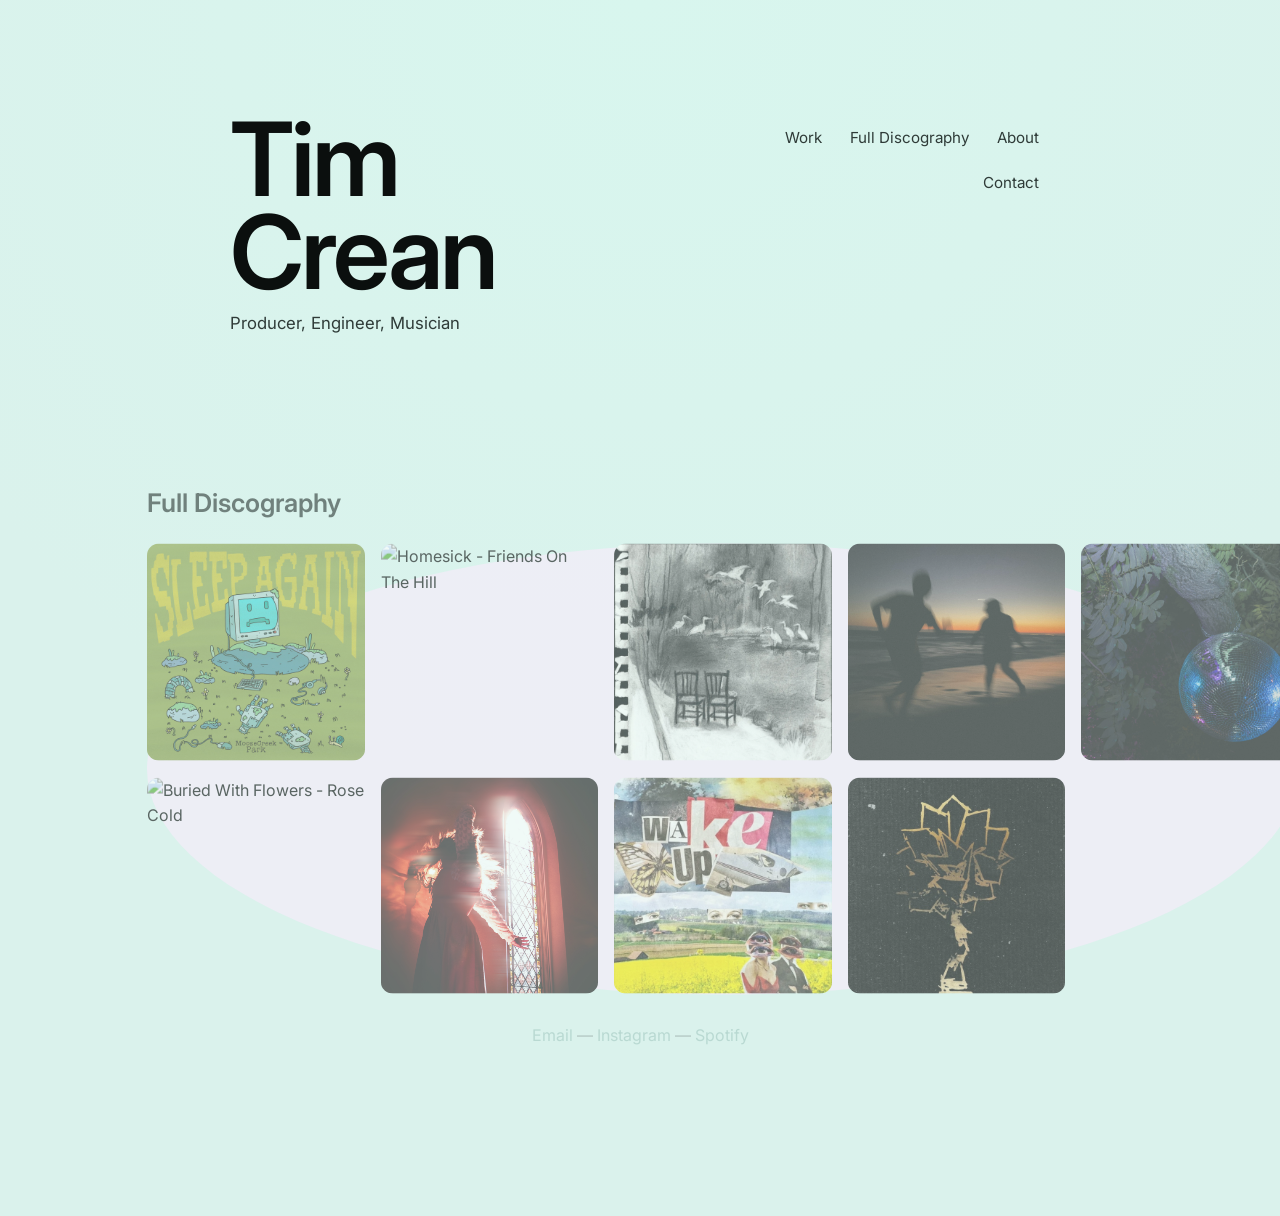
==== discography.html @ c4c44c93 "Formatting" ====
<!DOCTYPE html>
<html lang="en">
<head>
  <meta charset="UTF-8" />
  <meta name="viewport" content="width=device-width, initial-scale=1.0"/>
  <title>Tim Crean</title>

  <link href="https://fonts.googleapis.com/css2?family=Inter:wght@300;400;600&display=swap" rel="stylesheet">

  <style>
    :root {
      --bg: #daf2ec;
      --surface: #ffffff12;
      --text: #0b0f0e;
      --this: #000000;
      --muted: #2f3b38;
      --accent: #2b6f63;
      --border: rgba(0,0,0,0.08);
    }

    * {
      box-sizing: border-box;
    }

    html {
      scroll-behavior: smooth;
      overflow-x: hidden; /* FIX: prevent horizontal scroll */
    }

    body {
      margin: 0;
      font-family: 'Inter', sans-serif;
      background: radial-gradient(circle at top, #d8f6ee 0%, var(--bg) 60%);
      color: var(--text);
      line-height: 1.6;
      animation: fadeIn 1s ease;
      overflow-x: hidden; /* FIX: prevent horizontal scroll */
    }

    @keyframes fadeIn {
      from { opacity: 0; }
      to { opacity: 1; }
    }

    .container {
      max-width: 860px;
      margin: 0 auto;
      padding: 0 20px;
    }

    .flow > * {
      margin-top: 60px;
    }

    .flow > *:first-child {
      margin-top: 0;
    }

    .header-container {
      min-height: 50vh;
      display: flex;
      align-items: center;
    }

    .header-inner {
      width: 100%;
      display: flex;
      justify-content: space-between;
      align-items: flex-start;
      gap: 40px;
    }

    h1 {
      font-size: clamp(3.2rem, 8vw, 7rem);
      font-weight: 600;
      letter-spacing: -3px;
      line-height: 0.9;
      margin: 0;
    }

    h2 {
      font-size: 1.6rem;
      font-weight: 600;
      margin-bottom: 20px;
      color: var(--muted);
    }

    h3 {
      font-size: 1.6rem;
      font-weight: 600;
      margin-bottom: 12px;
      color: var(--muted);
    }

    .subtitle {
      margin-top: 12px;
      font-size: 1.05rem;
      color: var(--muted);
    }

    .nav {
      display: flex;
      gap: 6px;
      flex-wrap: wrap;
      justify-content: flex-end;
      margin-top: 2px;
    }

    .nav a {
      font-size: 0.95rem;
      color: var(--muted);
      text-decoration: none;
      padding: 6px 10px;
      border-radius: 999px;
      border: 1px solid transparent;
      transition: all 0.2s ease;
    }

    .nav a:hover {
      color: var(--text);
      border: 1px solid var(--border);
      background: rgba(255,255,255,0.65);
    }

    a {
      color: var(--accent);
      text-decoration: none;
      border-bottom: 1px solid transparent;
      transition: all 0.2s ease;
    }

    a:hover {
      opacity: 0.75;
      border-bottom: 1px solid var(--accent);
    }

    .scroll-fade {
      opacity: 1;
      transform: translateY(5px);
      transition: opacity 0.15s ease, transform 0.15s ease;
    }

    #work,
    #about,
    #contact,
    #classical {
      scroll-margin-top: 80px;
    }

    .project {
      padding: 14px 0;
      border-bottom: 1px solid var(--border);
      cursor: pointer;
      transition: transform 0.2s ease, opacity 0.2s ease;
    }

    .project:last-child {
      border-bottom: none;
    }

    .project:hover {
      transform: translateY(-2px);
      opacity: 0.75;
    }

    .project-title {
      font-size: 1.25rem;
      font-weight: 500;
    }

    .project-meta {
      font-size: 0.9rem;
      color: var(--muted);
      margin-top: 4px;
    }

    /* GRID */
    .project-grid {
      display: grid;
      grid-template-columns: repeat(auto-fill, minmax(180px, 1fr)); /* was 140px */
      gap: 16px;
    }

    /* CARD */
    .project-card {
      position: relative;
      aspect-ratio: 1 / 1;
      overflow: hidden;
      border-radius: 12px;
      cursor: pointer;
      text-decoration: none;
      color: inherit;
      display: block;
    }

    .project-card img {
      width: 100%;
      height: 100%;
      object-fit: cover;
      transition: opacity 0.25s ease, transform 0.25s ease;
    }

    .overlay {
      position: absolute;
      inset: 0;
      display: flex;
      flex-direction: column;
      justify-content: flex-end;
      padding: 12px;
      background: rgba(0,0,0,0.35);
      opacity: 0;
      transition: opacity 0.25s ease;
    }

    .overlay-title {
      color: white;
      font-size: 0.95rem;
      font-weight: 500;
    }

    .overlay-meta {
      color: rgba(255,255,255,0.75);
      font-size: 0.8rem;
    }

    .project-card:hover img {
      opacity: 0.6;
      transform: scale(1.03);
    }

    .project-card:hover .overlay {
      opacity: 1;
    }

    .about {
      max-width: 620px;
      color: var(--text);
      font-size: 1.05rem;
      line-height: 1.7;
    }

    .footer {
      font-size: 0.9rem;
      color: var(--this);
      padding-bottom: 80px;
      text-decoration: underline;
    }

    .work-layout {
      display: flex;
      gap: 40px;
      align-items: flex-start;

      width: 100vw;
      max-width: 1200px;
      margin-left: calc(65% - 50vw);
      padding: 0 24px;
    }

    .work-image {
      flex: 1;
    }

    .work-image img {
      width: 100%;
      border-radius: 12px;
      display: block;
    }

    .work-content {
      flex: 1.5;
    }

    iframe {
      box-shadow: 0 10px 30px rgba(0,0,0,0.08);
      border: 1px solid var(--border);
    }

    /* =====================
       MOBILE STYLES
       ===================== */
    @media (max-width: 700px) {

      /* FIX: reset the bleed layout */
      .work-layout {
        width: 100%;
        margin-left: 0;
        padding: 0;
        flex-direction: column;
      }

      /* FIX: tighten section spacing */
      .flow > * {
        margin-top: 40px;
      }

      /* FIX: reduce letter-spacing at small sizes */
      h1 {
        letter-spacing: -1px;
      }

      .header-inner {
        flex-direction: column;
        align-items: flex-start;
      }

      .nav {
        justify-content: flex-start;
        margin-top: 18px;
      }

      .project-grid {
        grid-template-columns: repeat(auto-fill, minmax(140px, 1fr));
      }
    }
  </style>
</head>
<body>

  <div id="header"></div>

  <div class="container flow">

    <!-- WORK -->
    <div class="scroll-fade work-layout">

      <div class="work-content">
        <h2>Full Discography</h2>

        <div class="project-grid" style="border-radius: 100%; background-color: rgb(250, 236, 252);">

          <a href="https://open.spotify.com/album/4u2W4NhhtR7OyRJstIaMkl" target="_blank" class="project-card">
            <img src="sleep.jpg" alt="Sleep Again - MooseCreek Park">
            <div class="overlay">
              <div class="overlay-title">Sleep Again - MooseCreek Park</div>
              <div class="overlay-meta">Asst. Engineering and Mixing</div>
            </div>
          </a>

          <a href="https://open.spotify.com/album/2A7sv8u9jDZLqdyWxBH1Or" target="_blank" class="project-card">
            <img src="homesick.png" alt="Homesick - Friends On The Hill">
            <div class="overlay">
              <div class="overlay-title">Homesick - Friends On The Hill</div>
              <div class="overlay-meta">Production, Engineering, Mixing, Mastering</div>
            </div>
          </a>

          <a href="https://open.spotify.com/album/7hOsX8WNLXAaP55g7836wl" target="_blank" class="project-card">
            <img src="Memories.png" alt="Memories - Computer">
            <div class="overlay">
              <div class="overlay-title">Memories - Computer</div>
              <div class="overlay-meta">Asst. Mixing Engineer</div>
            </div>
          </a>

          <a href="https://open.spotify.com/album/6fbyVoBdasRz40VLiCFMXR" target="_blank" class="project-card">
            <img src="oasis.jpeg" alt="Oasis by Wonderwall - Everlasting Everything">
            <div class="overlay">
              <div class="overlay-title">Oasis by Wonderwall - Everlasting Everything</div>
              <div class="overlay-meta">Production, Engineering, Mixing</div>
            </div>
          </a>

          <a href="https://open.spotify.com/album/25SsunLlrl3aqgCUPwUEkv" target="_blank" class="project-card">
            <img src="foodbattle.jpeg" alt="FoodBattle2008 - Everlasting Everything">
            <div class="overlay">
              <div class="overlay-title">FoodBattle2008 - Everlasting Everything</div>
              <div class="overlay-meta">Production, Engineering, Mixing</div>
            </div>
          </a>

          <a href="https://open.spotify.com/track/77Q5rg3bM1Vi7vbReEACpq" target="_blank" class="project-card">
            <img src="buriedwithflowers.png" alt="Buried With Flowers - Rose Cold">
            <div class="overlay">
              <div class="overlay-title">Buried With Flowers - Rose Cold</div>
              <div class="overlay-meta">Engineering, Mixing, Mastering</div>
            </div>
          </a>

          <a href="https://open.spotify.com/track/0t7WDfsvtDQcyH62r73sIt" target="_blank" class="project-card">
            <img src="haunting.jpeg" alt="Haunting - Rose Cold">
            <div class="overlay">
              <div class="overlay-title">Haunting - Rose Cold</div>
              <div class="overlay-meta">Engineering, Mixing, Mastering</div>
            </div>
          </a>

          <a href="https://open.spotify.com/album/277njfJ5s5gz0876ahFjnm" target="_blank" class="project-card">
            <img src="WakeUp.jpeg" alt="Wake Up - Route Zero">
            <div class="overlay">
              <div class="overlay-title">Wake Up - Route Zero</div>
              <div class="overlay-meta">Production, Engineering, Mixing, Mastering</div>
            </div>
          </a>

          <a href="https://open.spotify.com/album/3pwI6oDiPwgllxb8aLXTZC" target="_blank" class="project-card">
            <img src="Tidal.jpeg" alt="Tidal - Route Zero">
            <div class="overlay">
              <div class="overlay-title">Tidal - Route Zero</div>
              <div class="overlay-meta">Production, Engineering, Mixing, Mastering</div>
            </div>
          </a>

        </div>
      </div>

    </div>

  </div>

  <div id="footer"></div>

  <script>
    async function loadComponent(id, file) {
      const res = await fetch(file);
      const html = await res.text();
      document.getElementById(id).innerHTML = html;
    }

    async function init() {
      await loadComponent("header", "components/header.html");
      await loadComponent("footer", "components/footer.html");

      const elements = document.querySelectorAll('.scroll-fade');

      function updateScrollFade() {
        // FIX: disable scroll fade on mobile
        if (window.innerWidth <= 700) {
          elements.forEach(el => {
            el.style.opacity = 1;
            el.style.transform = 'translateY(0)';
          });
          return;
        }

        const viewportHeight = window.innerHeight;

        elements.forEach(el => {
          const rect = el.getBoundingClientRect();
          const elementCenter = rect.top + rect.height / 2;
          const distanceFromCenter = Math.abs(viewportHeight / 2 - elementCenter);
          const maxDistance = viewportHeight / 1.25;

          let opacity = 1 - (distanceFromCenter / maxDistance);
          opacity = Math.max(0.15, Math.min(1, opacity));

          let translateY = 30 * (distanceFromCenter / maxDistance);

          el.style.opacity = opacity;
          el.style.transform = `translateY(${translateY}px)`;
        });
      }

      window.addEventListener('scroll', updateScrollFade);
      window.addEventListener('load', updateScrollFade);
      window.addEventListener('resize', updateScrollFade); // FIX: re-check on rotation
    }

    init();
  </script>

</body>
</html>
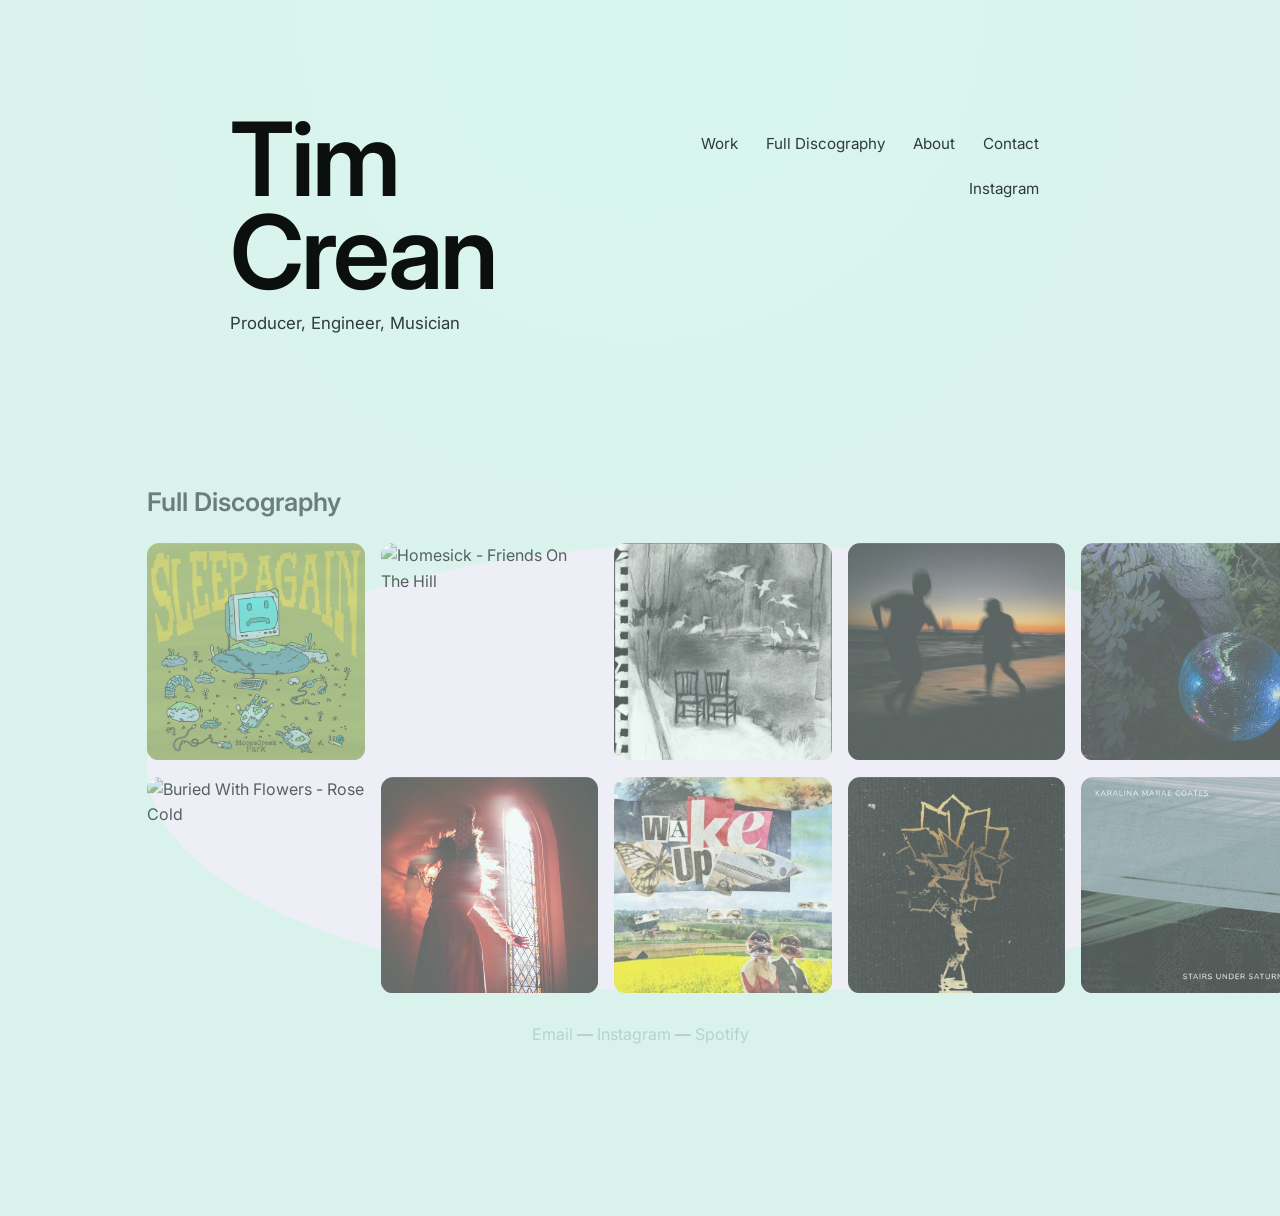
==== commit 3ddf8e99: "Stairs Under Saturn" ====
--- a/discography.html
+++ b/discography.html
@@ -401,6 +401,14 @@
             </div>
           </a>
 
+          <a href="https://open.spotify.com/track/2Q4OmPffOj5WJ5paR36IgN" target="_blank" class="project-card">
+            <img src="StairsUnderSaturn.jpeg" alt="Stairs Under Saturn - Karalina Coates">
+            <div class="overlay">
+              <div class="overlay-title">Stairs Under Saturn - Karalina Coates</div>
+              <div class="overlay-meta">Production, Engineering, Mixing, Mastering</div>
+            </div>
+          </a>
+
         </div>
       </div>
 
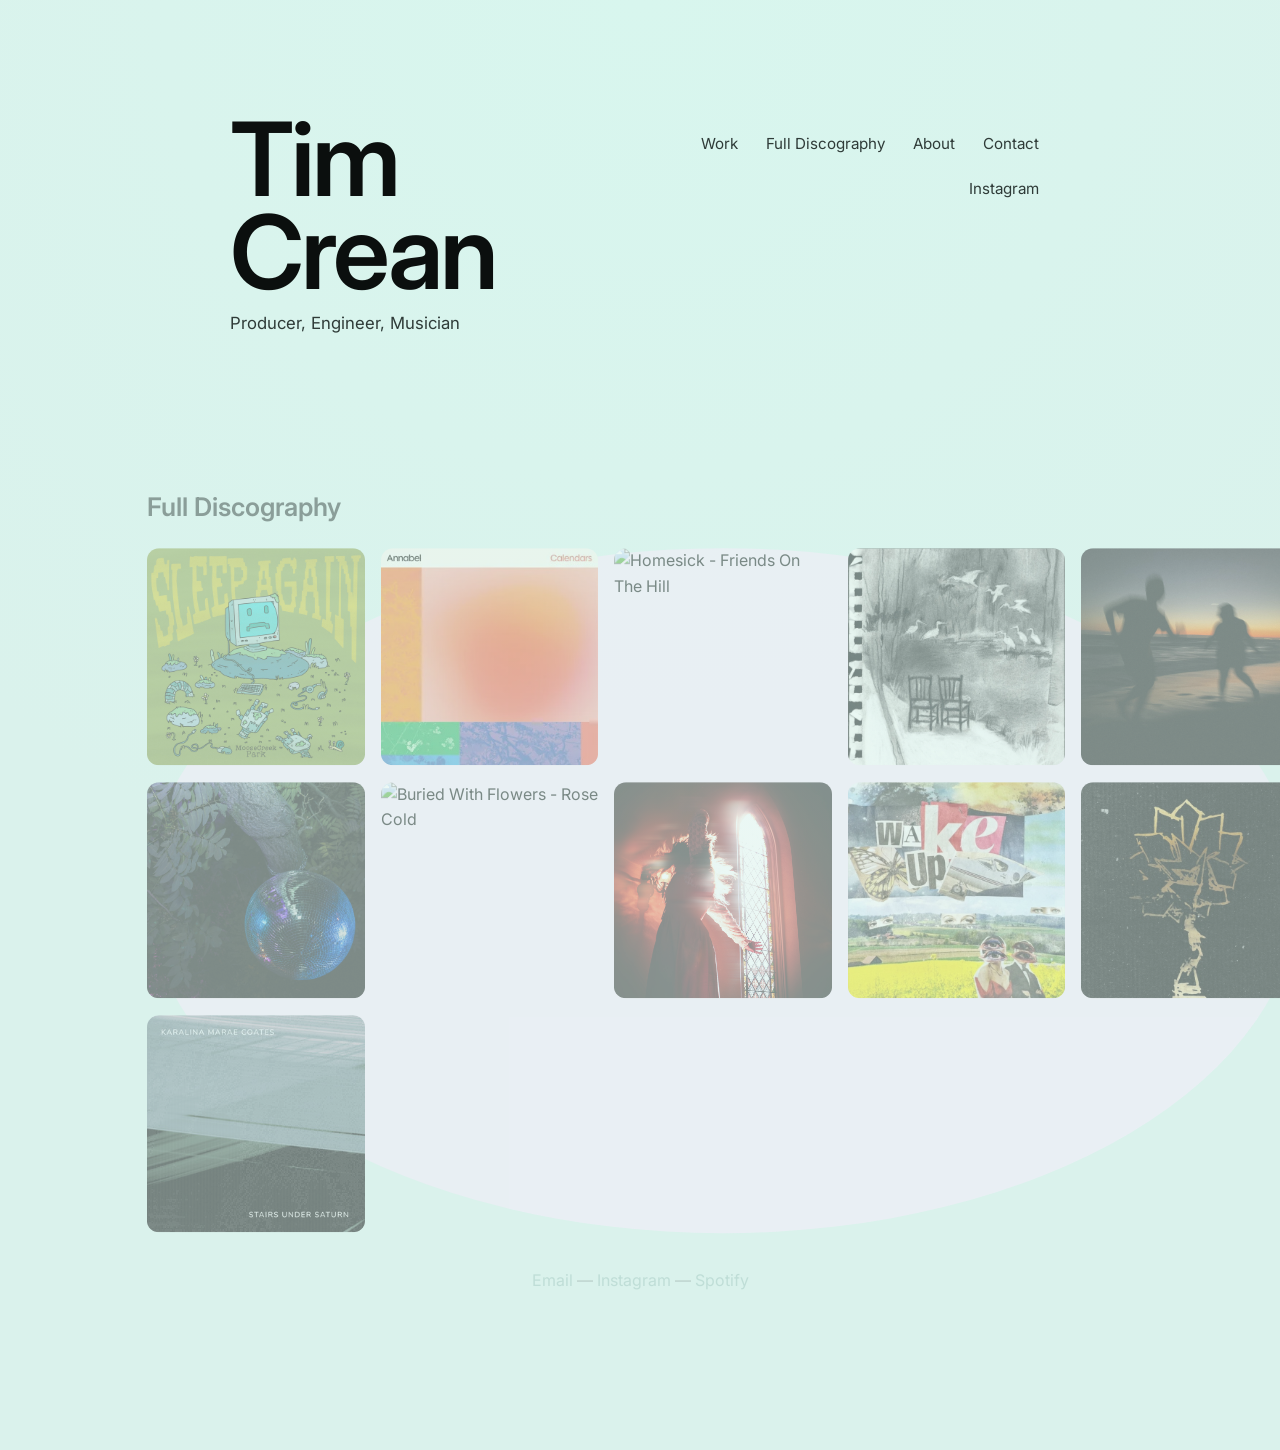
==== commit 4c1303f5: "Annabel" ====
--- a/discography.html
+++ b/discography.html
@@ -337,6 +337,14 @@
             </div>
           </a>
 
+          <a href="https://open.spotify.com/album/3rLwHwms4iGAtGES4DO2Am" target="_blank" class="project-card">
+            <img src="annabel.jpg" alt="Annabel & Calendars - Annabel">
+            <div class="overlay">
+              <div class="overlay-title">Annabel & Calendars - Annabel</div>
+              <div class="overlay-meta">Asst. Mixing Engineer</div>
+            </div>
+          </a>
+
           <a href="https://open.spotify.com/album/2A7sv8u9jDZLqdyWxBH1Or" target="_blank" class="project-card">
             <img src="homesick.png" alt="Homesick - Friends On The Hill">
             <div class="overlay">
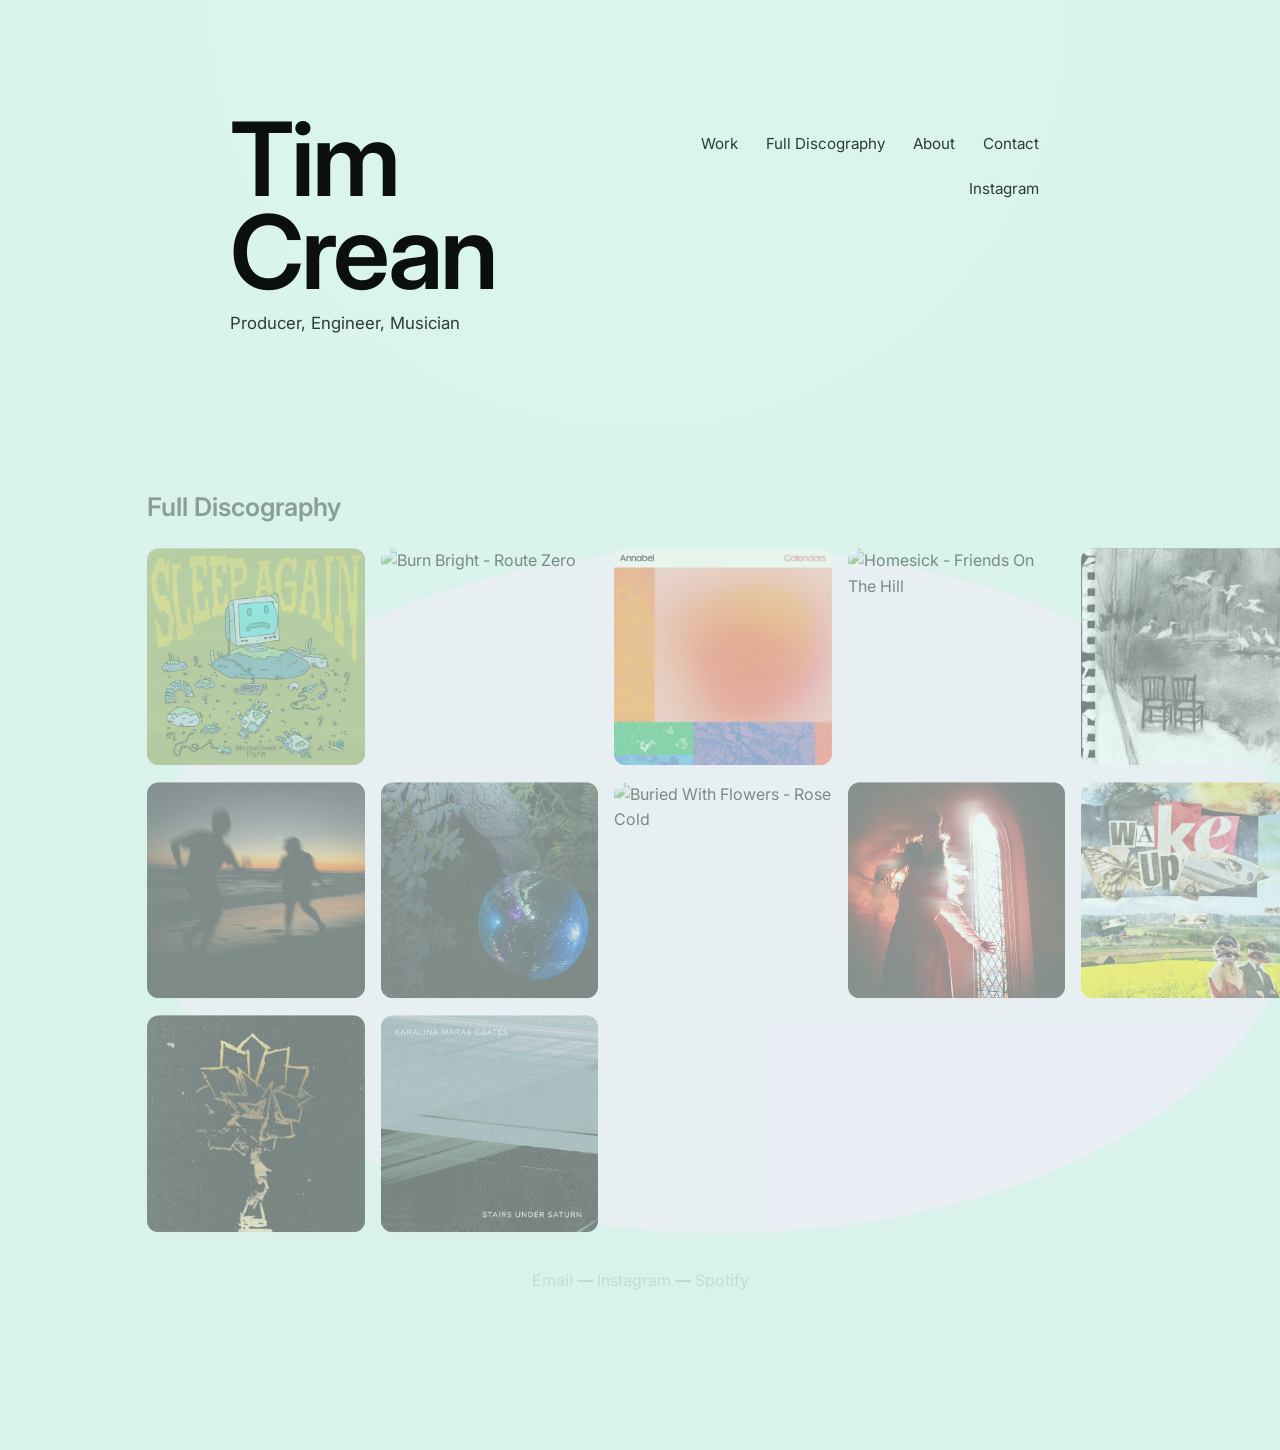
==== commit 17a552db: "Burn Bright and main page photo replacement" ====
--- a/discography.html
+++ b/discography.html
@@ -337,6 +337,14 @@
             </div>
           </a>
 
+          <a href="https://open.spotify.com/album/5agLklQpx9aL7qS98c1w33" target="_blank" class="project-card">
+            <img src="burnbright.jpg" alt="Burn Bright - Route Zero">
+            <div class="overlay">
+              <div class="overlay-title">Burn Bright - Route Zero</div>
+              <div class="overlay-meta">Production, Engineering, Mixing, Mastering</div>
+            </div>
+          </a>
+
           <a href="https://open.spotify.com/album/3rLwHwms4iGAtGES4DO2Am" target="_blank" class="project-card">
             <img src="annabel.jpg" alt="Annabel & Calendars - Annabel">
             <div class="overlay">
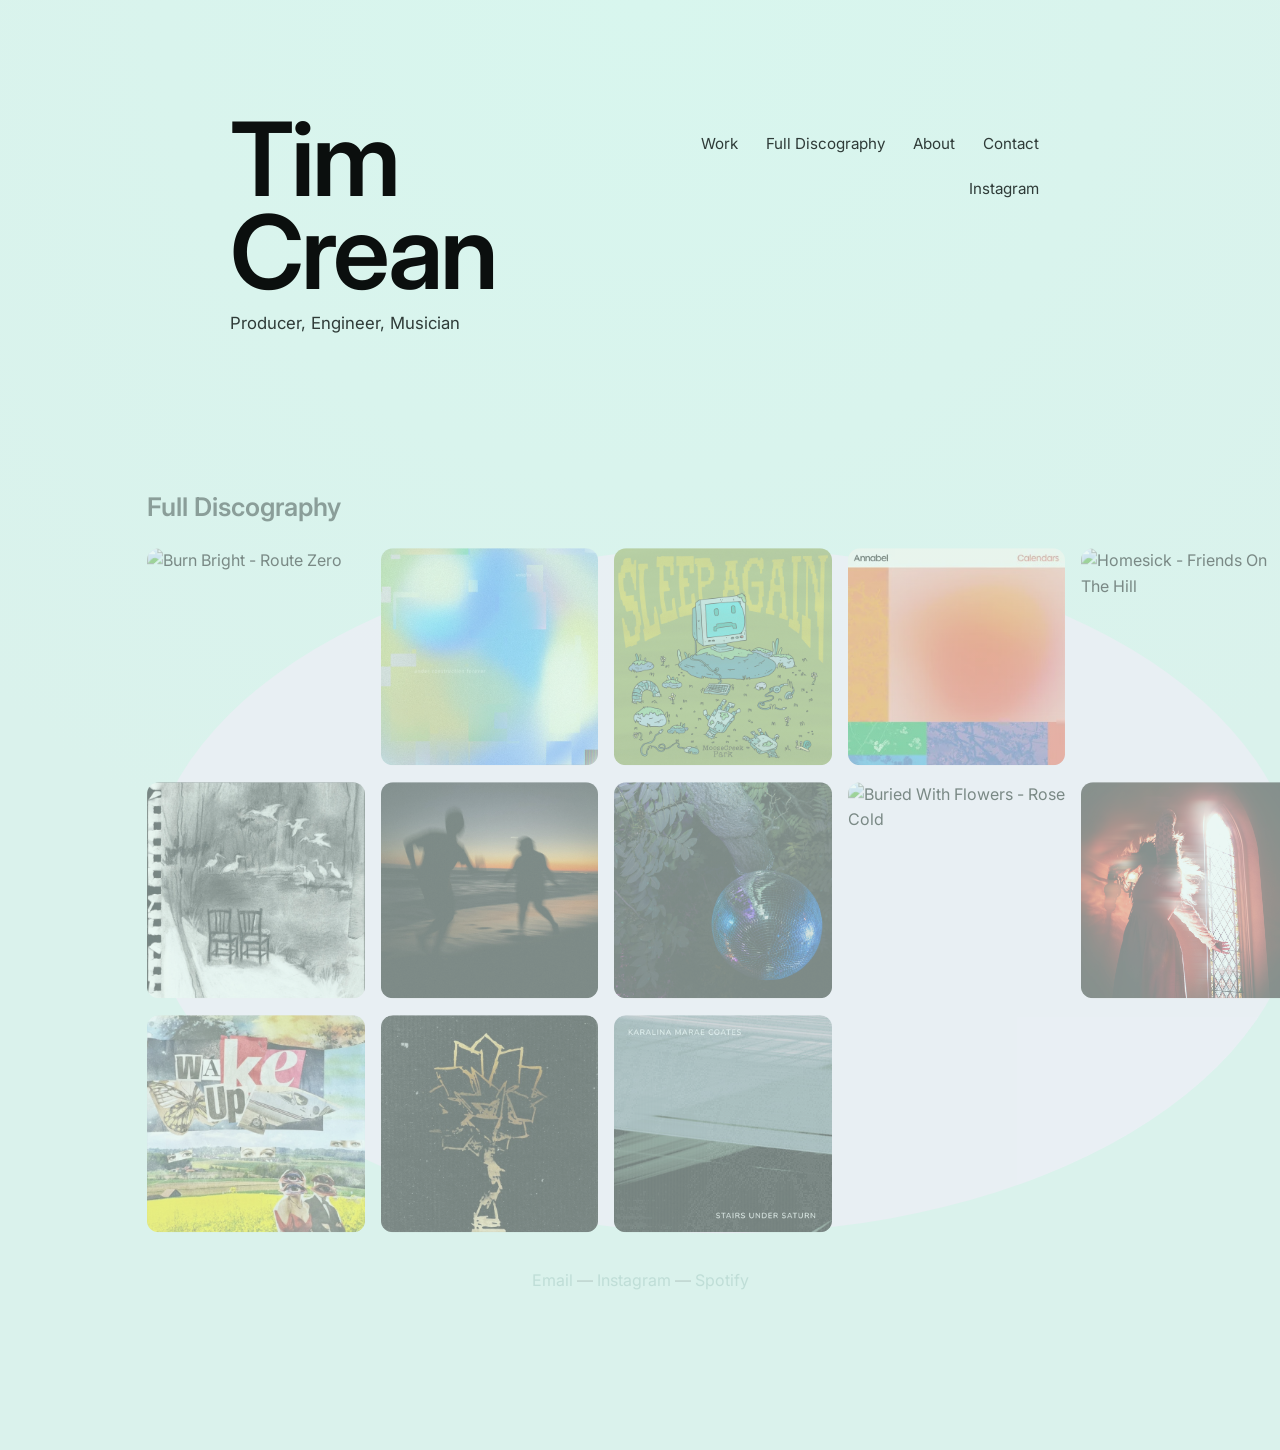
==== commit 37666ca0: "Wakelee" ====
--- a/discography.html
+++ b/discography.html
@@ -329,19 +329,27 @@
 
         <div class="project-grid" style="border-radius: 100%; background-color: rgb(250, 236, 252);">
 
+          <a href="https://open.spotify.com/album/5agLklQpx9aL7qS98c1w33" target="_blank" class="project-card">
+            <img src="burnbright.jpg" alt="Burn Bright - Route Zero">
+            <div class="overlay">
+              <div class="overlay-title">Burn Bright - Route Zero</div>
+              <div class="overlay-meta">Production, Engineering, Mixing, Mastering</div>
+            </div>
+          </a>
+
+          <a href="https://open.spotify.com/prerelease/4PldgPBwwdFrWuGLTk3fIU?si=Fv4z0qe1QVaGw_KkuecG8g&utm_source=copy-link&nd=1&dlsi=96455cc779924c79" target="_blank" class="project-card">
+            <img src="wakelee.jpeg" alt="Under Construction Forever - wakelee">
+            <div class="overlay">
+              <div class="overlay-title">Under Construction Forever - wakelee</div>
+              <div class="overlay-meta">Asst. Mixing Engineer</div>
+            </div>
+          </a>
+
           <a href="https://open.spotify.com/album/4u2W4NhhtR7OyRJstIaMkl" target="_blank" class="project-card">
             <img src="sleep.jpg" alt="Sleep Again - MooseCreek Park">
             <div class="overlay">
               <div class="overlay-title">Sleep Again - MooseCreek Park</div>
               <div class="overlay-meta">Asst. Engineering and Mixing</div>
-            </div>
-          </a>
-
-          <a href="https://open.spotify.com/album/5agLklQpx9aL7qS98c1w33" target="_blank" class="project-card">
-            <img src="burnbright.jpg" alt="Burn Bright - Route Zero">
-            <div class="overlay">
-              <div class="overlay-title">Burn Bright - Route Zero</div>
-              <div class="overlay-meta">Production, Engineering, Mixing, Mastering</div>
             </div>
           </a>
 
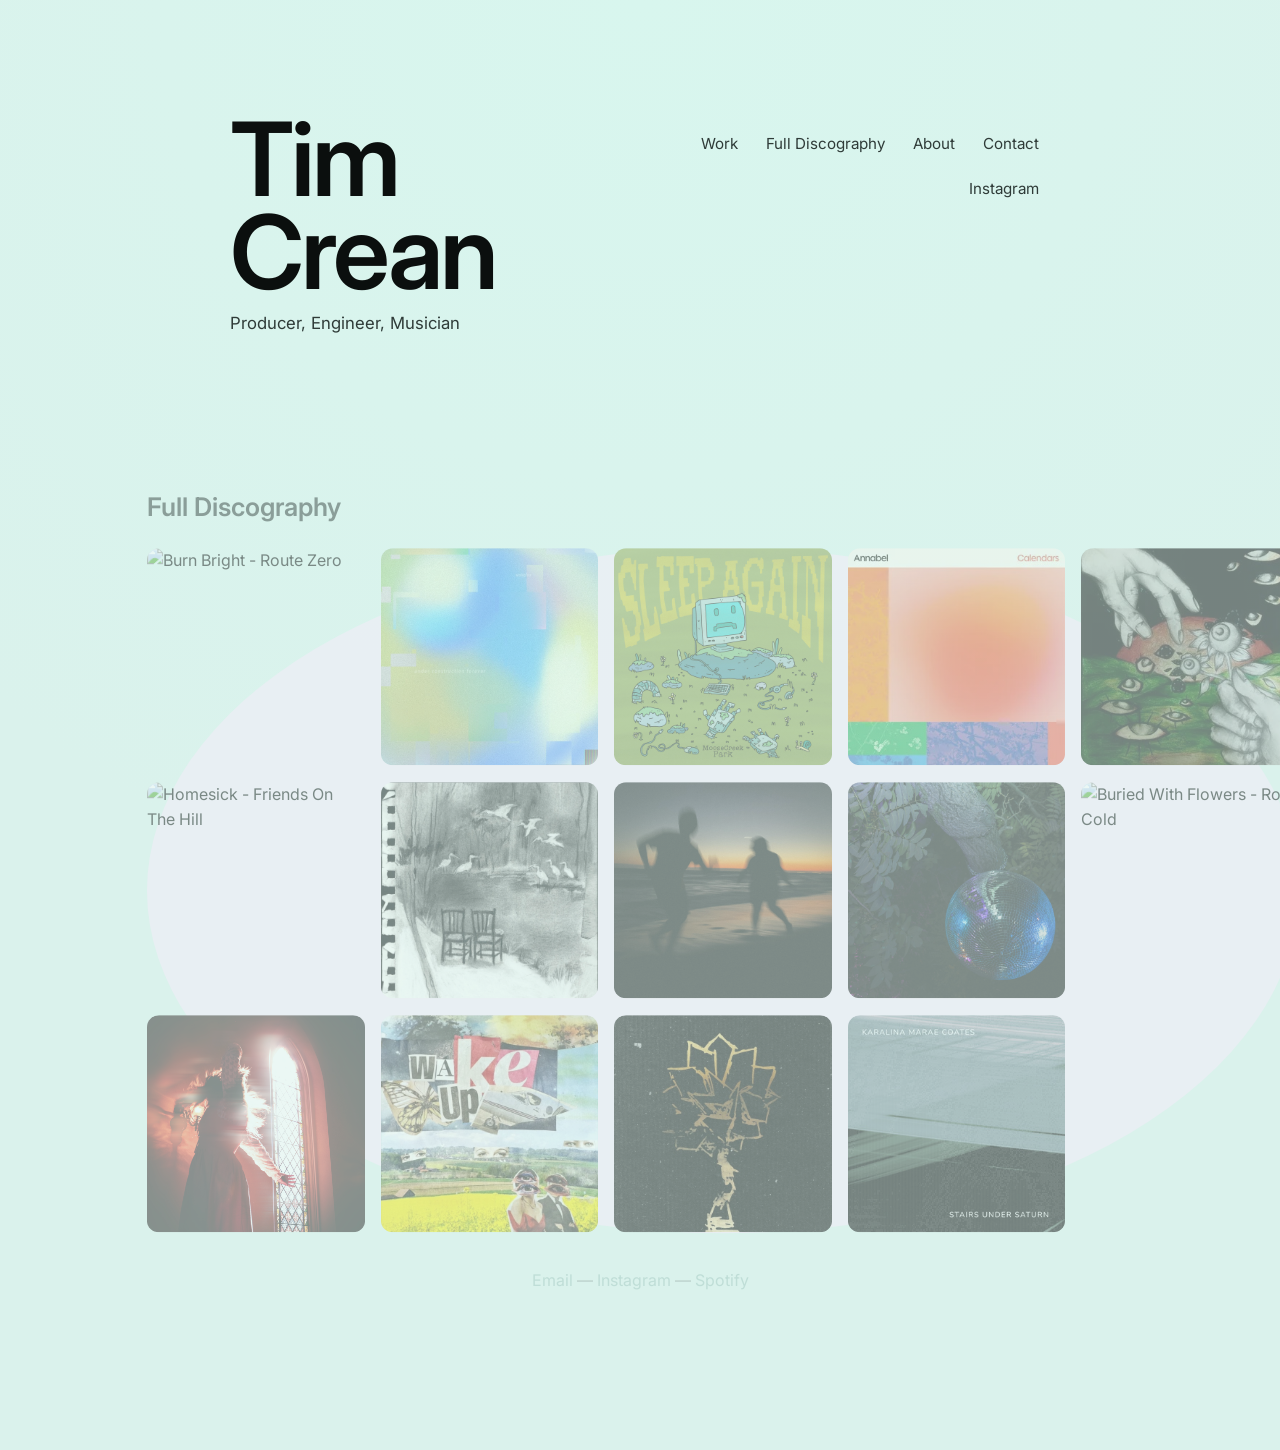
==== commit b981af33: "update time" ====
--- a/discography.html
+++ b/discography.html
@@ -362,6 +362,14 @@
           </a>
 
           <a href="https://open.spotify.com/album/2A7sv8u9jDZLqdyWxBH1Or" target="_blank" class="project-card">
+            <img src="onemillion.jpeg" alt="One Million Years - Friends On The Hill">
+            <div class="overlay">
+              <div class="overlay-title">One Million Years - Friends On The Hill</div>
+              <div class="overlay-meta">Production, Engineering, Mixing, Mastering</div>
+            </div>
+          </a>
+
+          <a href="https://open.spotify.com/album/2A7sv8u9jDZLqdyWxBH1Or" target="_blank" class="project-card">
             <img src="homesick.png" alt="Homesick - Friends On The Hill">
             <div class="overlay">
               <div class="overlay-title">Homesick - Friends On The Hill</div>
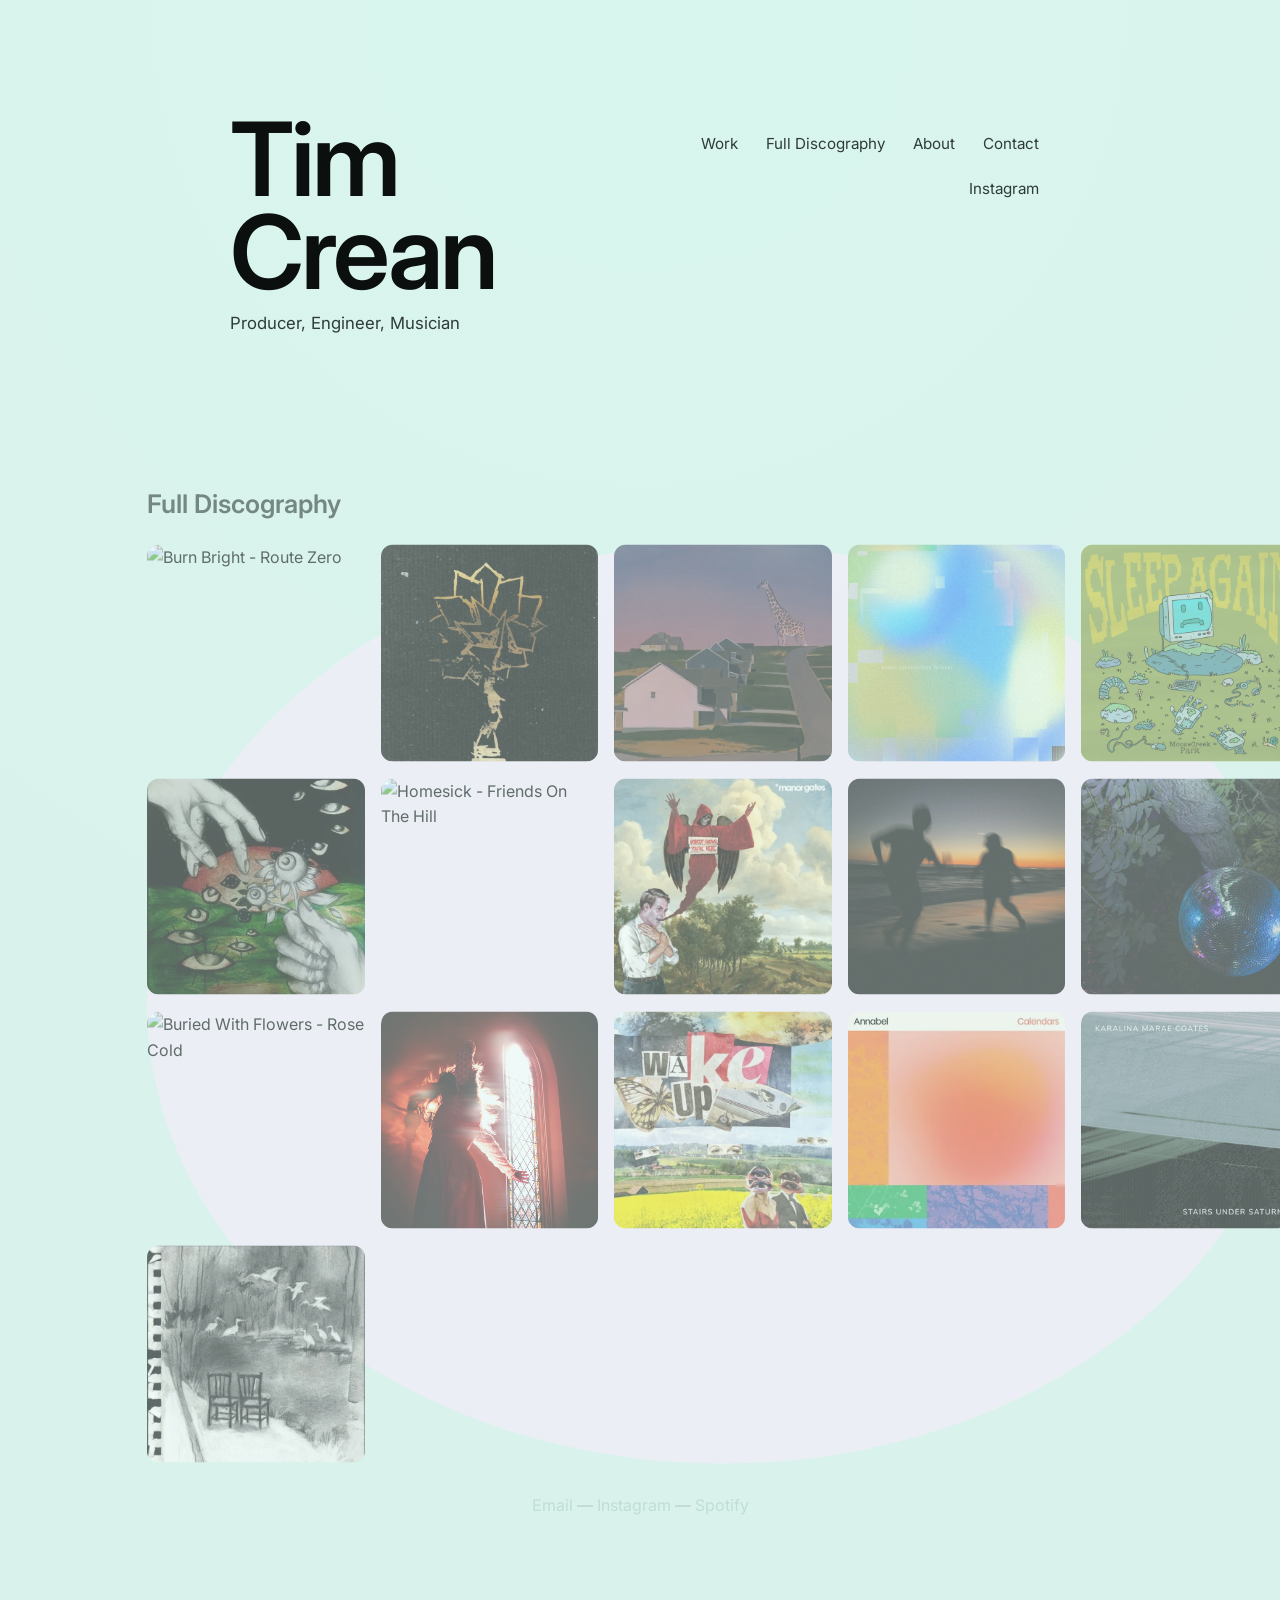
==== commit d4b0de67: "update sep 2026" ====
--- a/discography.html
+++ b/discography.html
@@ -337,6 +337,22 @@
             </div>
           </a>
 
+          <a href="https://open.spotify.com/album/3pwI6oDiPwgllxb8aLXTZC" target="_blank" class="project-card">
+            <img src="Tidal.jpeg" alt="Tidal - Route Zero">
+            <div class="overlay">
+              <div class="overlay-title">Tidal - Route Zero</div>
+              <div class="overlay-meta">Production, Engineering, Mixing, Mastering</div>
+            </div>
+          </a>
+
+          <a href="https://open.spotify.com/album/6dBqqCPNxtdUOJQHfYOycU" target="_blank" class="project-card">
+            <img src="osoexchange.jpeg" alt="an exchange of information - Oso Oso">
+            <div class="overlay">
+              <div class="overlay-title">an exchange of information - Oso Oso</div>
+              <div class="overlay-meta">Asst. Mixing Engineer</div>
+            </div>
+          </a>
+
           <a href="https://open.spotify.com/prerelease/4PldgPBwwdFrWuGLTk3fIU?si=Fv4z0qe1QVaGw_KkuecG8g&utm_source=copy-link&nd=1&dlsi=96455cc779924c79" target="_blank" class="project-card">
             <img src="wakelee.jpeg" alt="Under Construction Forever - wakelee">
             <div class="overlay">
@@ -353,6 +369,70 @@
             </div>
           </a>
 
+          <a href="https://open.spotify.com/album/30VRkPawni9hd6RNEgqXeg" target="_blank" class="project-card">
+            <img src="onemillion.jpeg" alt="One Million Years - Friends On The Hill">
+            <div class="overlay">
+              <div class="overlay-title">One Million Years - Friends On The Hill</div>
+              <div class="overlay-meta">Production, Engineering, Mixing, Mastering</div>
+            </div>
+          </a>
+
+          <a href="https://open.spotify.com/album/2A7sv8u9jDZLqdyWxBH1Or" target="_blank" class="project-card">
+            <img src="homesick.png" alt="Homesick - Friends On The Hill">
+            <div class="overlay">
+              <div class="overlay-title">Homesick - Friends On The Hill</div>
+              <div class="overlay-meta">Production, Engineering, Mixing, Mastering</div>
+            </div>
+          </a>
+
+          <a href="https://open.spotify.com/album/1Nrj4IRSEdY81aCYMg9NV4" target="_blank" class="project-card">
+            <img src="manorknows.jpeg" alt="Nobody Knows You're Here - Manor Gates">
+            <div class="overlay">
+              <div class="overlay-title">Nobody Knows You're Here - Manor Gates</div>
+              <div class="overlay-meta">Asst. Mixing Engineer</div>
+            </div>
+          </a>
+
+          <a href="https://open.spotify.com/album/6fbyVoBdasRz40VLiCFMXR" target="_blank" class="project-card">
+            <img src="oasis.jpeg" alt="Oasis by Wonderwall - Everlasting Everything">
+            <div class="overlay">
+              <div class="overlay-title">Oasis by Wonderwall - Everlasting Everything</div>
+              <div class="overlay-meta">Production, Engineering, Mixing</div>
+            </div>
+          </a>
+
+          <a href="https://open.spotify.com/album/25SsunLlrl3aqgCUPwUEkv" target="_blank" class="project-card">
+            <img src="foodbattle.jpeg" alt="FoodBattle2008 - Everlasting Everything">
+            <div class="overlay">
+              <div class="overlay-title">FoodBattle2008 - Everlasting Everything</div>
+              <div class="overlay-meta">Production, Engineering, Mixing</div>
+            </div>
+          </a>
+
+          <a href="https://open.spotify.com/track/77Q5rg3bM1Vi7vbReEACpq" target="_blank" class="project-card">
+            <img src="buriedwithflowers.png" alt="Buried With Flowers - Rose Cold">
+            <div class="overlay">
+              <div class="overlay-title">Buried With Flowers - Rose Cold</div>
+              <div class="overlay-meta">Engineering, Mixing, Mastering</div>
+            </div>
+          </a>
+
+          <a href="https://open.spotify.com/track/0t7WDfsvtDQcyH62r73sIt" target="_blank" class="project-card">
+            <img src="haunting.jpeg" alt="Haunting - Rose Cold">
+            <div class="overlay">
+              <div class="overlay-title">Haunting - Rose Cold</div>
+              <div class="overlay-meta">Engineering, Mixing, Mastering</div>
+            </div>
+          </a>
+
+          <a href="https://open.spotify.com/album/277njfJ5s5gz0876ahFjnm" target="_blank" class="project-card">
+            <img src="WakeUp.jpeg" alt="Wake Up - Route Zero">
+            <div class="overlay">
+              <div class="overlay-title">Wake Up - Route Zero</div>
+              <div class="overlay-meta">Production, Engineering, Mixing, Mastering</div>
+            </div>
+          </a>
+
           <a href="https://open.spotify.com/album/3rLwHwms4iGAtGES4DO2Am" target="_blank" class="project-card">
             <img src="annabel.jpg" alt="Annabel & Calendars - Annabel">
             <div class="overlay">
@@ -361,18 +441,10 @@
             </div>
           </a>
 
-          <a href="https://open.spotify.com/album/2A7sv8u9jDZLqdyWxBH1Or" target="_blank" class="project-card">
-            <img src="onemillion.jpeg" alt="One Million Years - Friends On The Hill">
-            <div class="overlay">
-              <div class="overlay-title">One Million Years - Friends On The Hill</div>
-              <div class="overlay-meta">Production, Engineering, Mixing, Mastering</div>
-            </div>
-          </a>
-
-          <a href="https://open.spotify.com/album/2A7sv8u9jDZLqdyWxBH1Or" target="_blank" class="project-card">
-            <img src="homesick.png" alt="Homesick - Friends On The Hill">
-            <div class="overlay">
-              <div class="overlay-title">Homesick - Friends On The Hill</div>
+          <a href="https://open.spotify.com/track/2Q4OmPffOj5WJ5paR36IgN" target="_blank" class="project-card">
+            <img src="StairsUnderSaturn.jpeg" alt="Stairs Under Saturn - Karalina Coates">
+            <div class="overlay">
+              <div class="overlay-title">Stairs Under Saturn - Karalina Coates</div>
               <div class="overlay-meta">Production, Engineering, Mixing, Mastering</div>
             </div>
           </a>
@@ -385,62 +457,6 @@
             </div>
           </a>
 
-          <a href="https://open.spotify.com/album/6fbyVoBdasRz40VLiCFMXR" target="_blank" class="project-card">
-            <img src="oasis.jpeg" alt="Oasis by Wonderwall - Everlasting Everything">
-            <div class="overlay">
-              <div class="overlay-title">Oasis by Wonderwall - Everlasting Everything</div>
-              <div class="overlay-meta">Production, Engineering, Mixing</div>
-            </div>
-          </a>
-
-          <a href="https://open.spotify.com/album/25SsunLlrl3aqgCUPwUEkv" target="_blank" class="project-card">
-            <img src="foodbattle.jpeg" alt="FoodBattle2008 - Everlasting Everything">
-            <div class="overlay">
-              <div class="overlay-title">FoodBattle2008 - Everlasting Everything</div>
-              <div class="overlay-meta">Production, Engineering, Mixing</div>
-            </div>
-          </a>
-
-          <a href="https://open.spotify.com/track/77Q5rg3bM1Vi7vbReEACpq" target="_blank" class="project-card">
-            <img src="buriedwithflowers.png" alt="Buried With Flowers - Rose Cold">
-            <div class="overlay">
-              <div class="overlay-title">Buried With Flowers - Rose Cold</div>
-              <div class="overlay-meta">Engineering, Mixing, Mastering</div>
-            </div>
-          </a>
-
-          <a href="https://open.spotify.com/track/0t7WDfsvtDQcyH62r73sIt" target="_blank" class="project-card">
-            <img src="haunting.jpeg" alt="Haunting - Rose Cold">
-            <div class="overlay">
-              <div class="overlay-title">Haunting - Rose Cold</div>
-              <div class="overlay-meta">Engineering, Mixing, Mastering</div>
-            </div>
-          </a>
-
-          <a href="https://open.spotify.com/album/277njfJ5s5gz0876ahFjnm" target="_blank" class="project-card">
-            <img src="WakeUp.jpeg" alt="Wake Up - Route Zero">
-            <div class="overlay">
-              <div class="overlay-title">Wake Up - Route Zero</div>
-              <div class="overlay-meta">Production, Engineering, Mixing, Mastering</div>
-            </div>
-          </a>
-
-          <a href="https://open.spotify.com/album/3pwI6oDiPwgllxb8aLXTZC" target="_blank" class="project-card">
-            <img src="Tidal.jpeg" alt="Tidal - Route Zero">
-            <div class="overlay">
-              <div class="overlay-title">Tidal - Route Zero</div>
-              <div class="overlay-meta">Production, Engineering, Mixing, Mastering</div>
-            </div>
-          </a>
-
-          <a href="https://open.spotify.com/track/2Q4OmPffOj5WJ5paR36IgN" target="_blank" class="project-card">
-            <img src="StairsUnderSaturn.jpeg" alt="Stairs Under Saturn - Karalina Coates">
-            <div class="overlay">
-              <div class="overlay-title">Stairs Under Saturn - Karalina Coates</div>
-              <div class="overlay-meta">Production, Engineering, Mixing, Mastering</div>
-            </div>
-          </a>
-
         </div>
       </div>
 
@@ -451,21 +467,30 @@
   <div id="footer"></div>
 
   <script>
+    // Fetch and inject a shared HTML component into the page.
     async function loadComponent(id, file) {
+      // Request the component file from the server.
       const res = await fetch(file);
+      // Read the returned HTML as text.
       const html = await res.text();
+      // Insert the fetched markup into the matching element.
       document.getElementById(id).innerHTML = html;
     }
 
+    // Initialize the page by loading shared layout pieces and setting up scroll effects.
     async function init() {
+      // Load the site header and footer components.
       await loadComponent("header", "components/header.html");
       await loadComponent("footer", "components/footer.html");
 
+      // Get all elements that should fade based on scroll position.
       const elements = document.querySelectorAll('.scroll-fade');
 
+      // Update the fade/slide effect for each scroll-fade element based on viewport position.
       function updateScrollFade() {
-        // FIX: disable scroll fade on mobile
+        // Disable the scroll fade animation on mobile screens to keep the layout stable.
         if (window.innerWidth <= 700) {
+          // Reset each element to full opacity and no vertical offset.
           elements.forEach(el => {
             el.style.opacity = 1;
             el.style.transform = 'translateY(0)';
@@ -473,29 +498,43 @@
           return;
         }
 
+        // Get the current viewport height for calculating distance from center.
         const viewportHeight = window.innerHeight;
 
+        // Calculate the fade and movement for each element.
         elements.forEach(el => {
+          // Get the element's bounding box in the viewport.
           const rect = el.getBoundingClientRect();
+          // Estimate the center of the element.
           const elementCenter = rect.top + rect.height / 2;
+          // Compute how far the element is from the vertical center of the viewport.
           const distanceFromCenter = Math.abs(viewportHeight / 2 - elementCenter);
-          const maxDistance = viewportHeight / 1.25;
-
+          // Define the maximum distance used to scale the fade effect.
+          const maxDistance = viewportHeight / 0.75;
+
+          // Fade more as the element approaches the viewport center.
           let opacity = 1 - (distanceFromCenter / maxDistance);
+          // Keep opacity between 15% and 100% to avoid disappearing completely.
           opacity = Math.max(0.15, Math.min(1, opacity));
 
+          // Move the element downward as it moves farther from center.
           let translateY = 30 * (distanceFromCenter / maxDistance);
 
+          // Apply the computed styles.
           el.style.opacity = opacity;
           el.style.transform = `translateY(${translateY}px)`;
         });
       }
 
+      // Trigger the fade update whenever the page scrolls.
       window.addEventListener('scroll', updateScrollFade);
+      // Run the fade update when the page finishes loading.
       window.addEventListener('load', updateScrollFade);
+      // Recalculate on resize so the effect remains correct after orientation changes.
       window.addEventListener('resize', updateScrollFade); // FIX: re-check on rotation
     }
 
+    // Start the page initialization sequence.
     init();
   </script>
 
